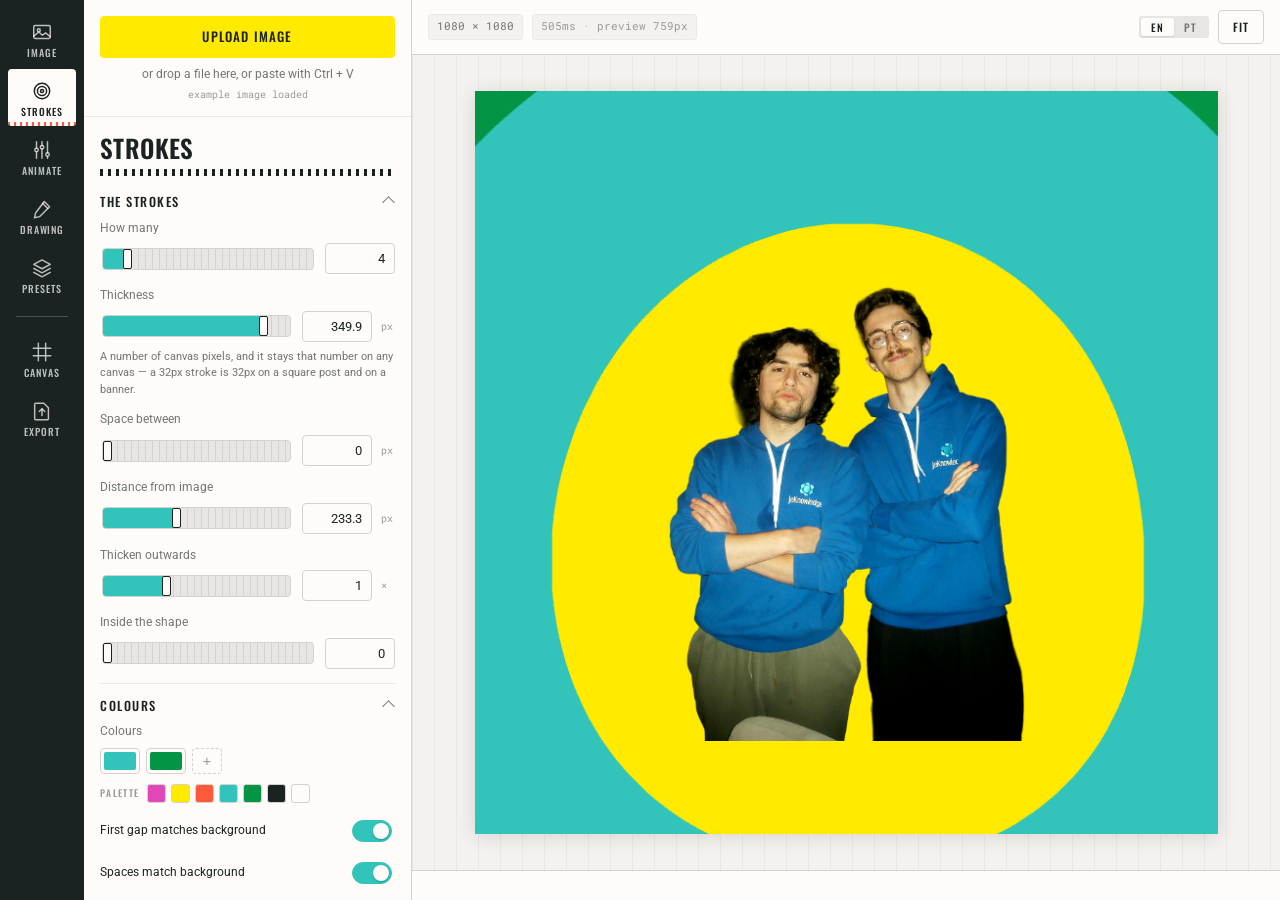
==== index.html @ 2590f32e "Let the stroke be rubbed out from where it began A third ending for the draw movement. "Retrace it o" ====
<!doctype html>
<html lang="en">
<head>
<meta charset="utf-8">
<meta name="viewport" content="width=device-width,initial-scale=1">
<title>Stroke tool</title>
<link rel="preconnect" href="https://fonts.googleapis.com">
<link rel="preconnect" href="https://fonts.gstatic.com" crossorigin>
<link rel="stylesheet" href="https://fonts.googleapis.com/css2?family=Oswald:wght@400;500;600&family=Roboto+Mono:wght@400;500&family=Roboto:wght@400;500&display=swap">
<link rel="stylesheet" href="css/app.css?v=20261030f">
</head>
<body>
<div id="app">

  <nav id="rail" aria-label="Sections">
    <div id="railItems"></div>
  </nav>

  <aside id="panel">
    <div class="drop">
      <input type="file" id="file" accept="image/*" hidden>
      <button id="pick" class="btn primary">Upload image</button>
      <div id="dropHint" class="hint">or drop a file here, or paste with Ctrl + V</div>
      <div id="srcinfo" class="srcinfo"></div>
    </div>

    <header id="panelHead">
      <h2 id="sectionTitle"></h2>
      <div class="rule" aria-hidden="true"></div>
    </header>

    <div id="groups"></div>
  </aside>

  <main id="stage" data-drop="Drop image">
    <div id="toolbar">
      <span id="dims" class="pill"></span>
      <span id="scaleinfo" class="pill dim"></span>
      <span class="spacer"></span>
      <div id="lang" class="seg" role="group" aria-label="Language">
        <button type="button" data-lang="en" class="on" aria-pressed="true">EN</button>
        <button type="button" data-lang="pt" aria-pressed="false">PT</button>
      </div>
      <button id="fit" class="btn ghost">Fit</button>
    </div>
    <div id="viewport"><div id="board"><canvas id="view"></canvas><canvas id="cursor"></canvas></div></div>
    <div id="status"></div>
  </main>

</div>

<script src="js/util.js?v=20261030f"></script>
<script src="js/i18n.js?v=20261030f"></script>
<script src="js/edt.js?v=20261030f"></script>
<script src="js/contour.js?v=20261030f"></script>
<script src="js/bg.js?v=20261030f"></script>
<script src="js/paint.js?v=20261030f"></script>
<script src="js/gif.js?v=20261030f"></script>
<script src="js/mp4.js?v=20261030f"></script>
<script src="js/anim.js?v=20261030f"></script>
<script src="js/presets.js?v=20261030f"></script>
<script src="js/engine.js?v=20261030f"></script>
<script src="js/schema.js?v=20261030f"></script>
<script src="js/controls.js?v=20261030f"></script>
<script src="js/stage.js?v=20261030f"></script>
<script src="js/exporters.js?v=20261030f"></script>
<script src="js/app.js?v=20261030f"></script>
</body>
</html>
---- css/app.css ----
/* app.css — the project palette, wearing Moscow 1980.

   The identity borrows two things from Arsentyev's mark and the posters built
   around it: converging vertical tracks that splay as they rise, and headings
   set tight, condensed and upper case. Those tracks turn out to be the same idea
   as this tool's own offset strokes — parallel lines repeating outward from a
   shape — so they are used wherever something needs emphasis: under a section
   title, behind the active rail entry, along a slider.

   The colours are unchanged. The rail takes the palette's near-black so the
   bright accents have something to sit against, the way those posters work.

   One job each:
     yellow  the primary action
     teal    anything you can operate — track fills, switches, focus
     pink    live values, and whatever is currently active
     green   confirmation
     red     destructive
*/
:root{
  --paper:#FFFBF8;
  --ground:#F5F1EE;
  --sunken:#E8E5E2;
  --line:#ECE9E6;
  --line-2:#D3D2CF;
  --ink:#1A2321;
  --ink-2:#717573;
  --ink-3:#989A97;

  --yellow:#FFEA00;  --yellow-t:#817600;
  --pink:#DF48B6;    --pink-t:#D225A3;
  --red:#FE593B;     --red-t:#E32401;
  --green:#039545;   --green-t:#03873E;
  --teal:#32C4BA;    --teal-t:#21827B;

  --rail:84px;
  --side:328px;
  --r:4px;
  --sans:"Roboto",system-ui,-apple-system,"Segoe UI",sans-serif;
  --mono:"Roboto Mono",ui-monospace,SFMono-Regular,Consolas,monospace;
  --poster:"Oswald","Roboto Condensed",var(--sans);

  /* the track motif, as a fill */
  --tracks:repeating-linear-gradient(90deg, currentColor 0 2px, transparent 2px 6px);
}

*{box-sizing:border-box}
html,body{height:100%}
body{
  margin:0; background:var(--ground); color:var(--ink);
  font:400 13px/1.5 var(--sans);
  -webkit-font-smoothing:antialiased; overflow:hidden;
}
#app{display:flex; height:100vh}

/* ============ the rail ============ */
#rail{
  width:var(--rail); flex:0 0 var(--rail);
  background:var(--ink); color:var(--paper);
  display:flex; flex-direction:column; align-items:center;
  padding:10px 0 18px; gap:4px; overflow-y:auto; overflow-x:hidden;
}
#rail::-webkit-scrollbar{width:0}

#railItems{display:flex; flex-direction:column; align-items:stretch; width:100%; gap:2px}

.railRule{
  height:1px; margin:11px 16px; flex:none;
  background:rgba(255,251,248,.22);
}

.railBtn{
  position:relative; border:0; background:none; cursor:pointer;
  color:rgba(255,251,248,.72);
  display:flex; flex-direction:column; align-items:center; gap:5px;
  padding:11px 4px 9px; margin:0 8px; border-radius:var(--r);
  font:500 10px/1 var(--poster); letter-spacing:.09em; text-transform:uppercase;
}
.railBtn svg{width:22px; height:22px; fill:none; stroke:currentColor; stroke-width:1.6;
  stroke-linecap:round; stroke-linejoin:round}
.railBtn:hover{color:var(--paper); background:rgba(255,251,248,.07)}
.railBtn.on{color:var(--ink); background:var(--paper)}
/* the tracks run up the active entry, the way they rise on the poster */
.railBtn.on::before{
  content:""; position:absolute; left:0; right:0; bottom:0; height:4px;
  color:var(--red); background:var(--tracks); background-size:6px 4px;
  border-radius:0 0 var(--r) var(--r);
}
.railBtn:focus-visible{outline:2px solid var(--yellow); outline-offset:-2px}

/* ============ the panel ============ */
#panel{
  width:var(--side); flex:0 0 var(--side); background:var(--paper);
  border-right:1px solid var(--line-2);
  display:flex; flex-direction:column; min-height:0; overflow-y:auto;
}

.drop{padding:16px 16px 14px; border-bottom:1px solid var(--line)}
.hint{color:var(--ink-2); font-size:11.5px; margin-top:8px; line-height:1.45; text-align:center}
.srcinfo{
  color:var(--ink-3); font-family:var(--mono); font-size:10px; margin-top:5px;
  overflow:hidden; text-overflow:ellipsis; white-space:nowrap; text-align:center;
}

#panelHead{padding:18px 16px 0}
#sectionTitle{
  margin:0; font:600 25px/1 var(--poster); letter-spacing:.015em; text-transform:uppercase;
}
#panelHead .rule{
  height:7px; margin-top:9px; color:var(--ink);
  background:repeating-linear-gradient(90deg, currentColor 0 3px, transparent 3px 8px);
}

#groups{padding:4px 16px 36px}

/* ---- a collapsible group ---- */
.grp{border-bottom:1px solid var(--line)}
.grp:last-child{border-bottom:0}

.grpHead{
  width:100%; display:flex; align-items:center; justify-content:space-between;
  gap:10px; padding:16px 0 12px; border:0; background:none; cursor:pointer;
  text-align:left; color:var(--ink);
}
.grpName{
  font:500 12.5px/1 var(--poster); letter-spacing:.12em; text-transform:uppercase;
}
.grpHead .chev{
  width:9px; height:9px; flex:none; margin-right:2px;
  border-right:1.8px solid var(--ink-2); border-bottom:1.8px solid var(--ink-2);
  transform:rotate(-135deg); transition:transform .16s ease;
}
.grpHead:hover .chev{border-color:var(--teal-t)}
.grpHead:focus-visible{outline:2px solid var(--teal); outline-offset:2px; border-radius:2px}

.grpBody{padding-bottom:14px; display:flex; flex-direction:column; gap:14px}
.grp.closed .grpBody{display:none}
.grp.closed .grpHead .chev{transform:rotate(45deg)}

/* ---- a row: label above, control below ---- */
.row{display:flex; flex-direction:column; gap:7px}
.rowHead{display:flex; align-items:baseline; justify-content:space-between; gap:8px}
.lab{color:var(--ink-2); font-size:12px; line-height:1.3}
.val{font-family:var(--mono); font-size:10px; color:var(--ink-3); white-space:nowrap}
.val .px{color:var(--pink-t)}
.hint2{color:var(--ink-2); font-size:11px; line-height:1.5}

/* a switch reads better beside its label */
.row.switchRow{flex-direction:row; flex-wrap:wrap; align-items:center; justify-content:space-between; gap:12px}
.row.switchRow .lab{color:var(--ink); cursor:pointer}
.row.switchRow .hint2{flex-basis:100%}

.slide{display:flex; align-items:center; gap:9px}
.unit{
  font-family:var(--mono); font-size:10px; color:var(--ink-3);
  width:14px; flex:none; text-align:left;
}

/* ---- fields ---- */
input[type=number],input[type=text],select{
  font-family:var(--sans); font-size:12.5px; color:var(--ink);
  background:var(--paper); border:1px solid var(--line-2); border-radius:var(--r);
  padding:7px 9px; min-width:0;
}
.numbox{width:70px; flex:none; font-family:var(--mono); font-size:11.5px; text-align:right}
.numbox.wide{width:100%}
select{width:100%; cursor:pointer; appearance:none; -webkit-appearance:none;
  background-image:linear-gradient(45deg,transparent 50%,var(--ink-2) 50%),
                   linear-gradient(135deg,var(--ink-2) 50%,transparent 50%);
  background-position:calc(100% - 15px) 50%, calc(100% - 10px) 50%;
  background-size:5px 5px, 5px 5px; background-repeat:no-repeat; padding-right:30px}
input:focus-visible,select:focus-visible{outline:2px solid var(--teal); outline-offset:-1px; border-color:var(--teal)}
input[type=number]::-webkit-outer-spin-button,
input[type=number]::-webkit-inner-spin-button{-webkit-appearance:none; margin:0}

/* ---- slider: a lane with tracks laid across it ---- */
input[type=range]{
  -webkit-appearance:none; appearance:none; flex:1; min-width:0;
  height:22px; background:none; cursor:pointer;
}
input[type=range]::-webkit-slider-runnable-track{
  height:22px; border-radius:var(--r); border:1px solid var(--line-2);
  background:
    linear-gradient(90deg, var(--teal) var(--fill,0%), transparent var(--fill,0%)),
    repeating-linear-gradient(90deg, var(--line-2) 0 1px, transparent 1px 7px),
    var(--sunken);
}
input[type=range]::-moz-range-track{
  height:22px; border-radius:var(--r); border:1px solid var(--line-2);
  background:
    linear-gradient(90deg, var(--teal) var(--fill,0%), transparent var(--fill,0%)),
    repeating-linear-gradient(90deg, var(--line-2) 0 1px, transparent 1px 7px),
    var(--sunken);
}
input[type=range]::-webkit-slider-thumb{
  -webkit-appearance:none; appearance:none;
  width:9px; height:20px; margin-top:0; border-radius:2px;
  background:var(--paper); border:1.5px solid var(--ink);
}
input[type=range]::-moz-range-thumb{
  width:9px; height:20px; border-radius:2px;
  background:var(--paper); border:1.5px solid var(--ink);
}
input[type=range]:focus-visible::-webkit-slider-thumb{border-color:var(--teal-t)}

/* ---- switch ---- */
input[type=checkbox]{
  -webkit-appearance:none; appearance:none; position:relative; flex:none;
  width:40px; height:22px; border-radius:11px; cursor:pointer;
  background:var(--sunken); border:1px solid var(--line-2); transition:background .14s;
}
input[type=checkbox]::after{
  content:""; position:absolute; top:2px; left:2px; width:16px; height:16px;
  border-radius:50%; background:var(--paper); box-shadow:0 1px 2px rgba(26,35,33,.3);
  transition:transform .14s ease;
}
input[type=checkbox]:checked{background:var(--teal); border-color:var(--teal)}
input[type=checkbox]:checked::after{transform:translateX(18px)}
input[type=checkbox]:hover{background:#E3E0DD}
input[type=checkbox]:checked:hover{background:var(--teal)}
input[type=checkbox]:focus-visible{outline:2px solid var(--teal); outline-offset:2px}

/* ---- colour ---- */
input[type=color]{
  -webkit-appearance:none; appearance:none; border:1px solid var(--line-2);
  border-radius:var(--r); width:52px; height:26px; padding:0; background:none; cursor:pointer;
}
input[type=color].wide{width:100%; height:30px}
input[type=color]::-webkit-color-swatch-wrapper{padding:3px}
input[type=color]::-webkit-color-swatch{border:0; border-radius:2px}
input[type=color]::-moz-color-swatch{border:0; border-radius:2px}

/* ---- buttons ---- */
.btn{
  border:1px solid var(--line-2); background:var(--paper); color:var(--ink);
  border-radius:var(--r); padding:9px 14px; cursor:pointer;
  font:500 11.5px/1.2 var(--poster); letter-spacing:.09em; text-transform:uppercase;
}
.btn:hover{border-color:var(--ink-3); background:var(--ground)}
.btn:focus-visible{outline:2px solid var(--teal); outline-offset:2px}
.btn.primary{background:var(--yellow); border-color:var(--yellow); width:100%; padding:12px 14px; font-size:13px}
.btn.primary:hover{filter:brightness(.95)}
.btn.active{background:var(--pink); border-color:var(--pink); color:var(--ink)}
.btn.partial{border-color:var(--yellow-t)}
.btn.partial::after{content:" ·  part loop"; color:var(--yellow-t); letter-spacing:.06em}
.btn.danger{color:var(--red-t)}
.btn.danger:hover{background:var(--red); border-color:var(--red); color:var(--ink)}
.btn.ghost{background:none}
.row > .btn{width:100%}

/* ---- palette editor ---- */
.pal{margin-top:1px}
.chiprow{display:flex; flex-wrap:wrap; gap:6px}
.chip{position:relative; width:40px; height:26px; cursor:grab; touch-action:none}
.chip .sw{width:100%; height:100%}
.pal.dragging{cursor:grabbing}
.pal.dragging .chip{cursor:grabbing; transition:transform .12s ease}
.chip.held{opacity:.5; transform:scale(1.08)}
.chip.held .x{display:none}
.chip .x{
  position:absolute; top:-6px; right:-6px; width:16px; height:16px; line-height:13px;
  border-radius:50%; border:1px solid var(--line-2); background:var(--paper);
  color:var(--ink-2); font-size:11px; cursor:pointer; padding:0; display:none;
}
.chip .x:hover{background:var(--red); border-color:var(--red); color:var(--ink)}
.chip:hover .x{display:block}
.chip.add{
  width:30px; height:26px; border:1px dashed var(--line-2); border-radius:var(--r);
  background:none; color:var(--ink-3); font-size:15px; cursor:pointer; line-height:1;
}
.chip.add:hover{color:var(--teal-t); border-color:var(--teal); border-style:solid}

.brandrow{display:flex; align-items:center; flex-wrap:wrap; gap:5px; margin-top:10px}
.brandcap{
  color:var(--ink-3); font:500 9.5px/1 var(--poster); letter-spacing:.14em;
  text-transform:uppercase; margin-right:3px;
}
.brandchip{width:19px; height:19px; border-radius:3px; padding:0; cursor:pointer;
  border:1px solid var(--line-2)}
.brandchip:hover{transform:scale(1.14)}
.brandchip:focus-visible{outline:2px solid var(--teal); outline-offset:2px}

/* ---- alignment grid ---- */
.align{display:grid; grid-template-columns:repeat(3,26px); grid-auto-rows:26px; gap:4px}
.align button{
  border:1px solid var(--line-2); background:var(--paper); border-radius:3px;
  cursor:pointer; padding:0; position:relative;
}
.align button::after{
  content:""; position:absolute; inset:7px; background:var(--ink-3); border-radius:1px;
}
.align button:hover{border-color:var(--teal)}
.align button:hover::after{background:var(--teal-t)}

/* ---- presets ---- */
.preset-new{display:flex; gap:7px; margin-bottom:10px}
.preset-new .numbox{flex:1; width:auto; text-align:left; font-family:var(--sans)}
.preset-list{display:flex; flex-direction:column; gap:7px; margin-top:10px}
.preset{
  display:flex; align-items:center; gap:9px; padding:8px;
  border:1px solid var(--line); border-radius:var(--r); background:var(--ground);
}
.preset-sw{display:flex; flex:none; border-radius:2px; overflow:hidden; border:1px solid var(--line-2)}
.preset-sw i{width:11px; height:24px; display:block}
.preset-meta{flex:1; min-width:0}
.preset-name{font-size:12px; overflow:hidden; text-overflow:ellipsis; white-space:nowrap}
.preset-by{font-size:10px; color:var(--ink-3); overflow:hidden; text-overflow:ellipsis; white-space:nowrap}
.preset .btn{padding:6px 10px; font-size:10.5px}

/* ============ the stage ============ */
#stage{flex:1; display:flex; flex-direction:column; min-width:0; position:relative}

#toolbar{
  display:flex; align-items:center; gap:9px; padding:10px 16px;
  border-bottom:1px solid var(--line-2); background:var(--paper);
}
.spacer{flex:1}
.pill{
  font-family:var(--mono); font-size:10.5px; color:var(--ink-2);
  background:var(--ground); border:1px solid var(--line); border-radius:3px; padding:4px 8px;
}
.pill.dim{color:var(--ink-3)}
.pill.soft{color:var(--yellow-t); border-color:var(--yellow)}
.seg{display:inline-flex; background:var(--sunken); border-radius:3px; padding:2px}
.seg button{
  border:0; background:transparent; color:var(--ink-2); cursor:pointer;
  padding:4px 10px; border-radius:2px;
  font:500 10.5px/1 var(--poster); letter-spacing:.1em;
}
.seg button.on{background:var(--paper); color:var(--ink); box-shadow:0 1px 2px rgba(26,35,33,.12)}

/* the artboard sits on the tracks, running away from the picture */
#viewport{
  flex:1; display:grid; place-items:center; overflow:auto; padding:28px;
  background:
    repeating-linear-gradient(90deg, rgba(26,35,33,.05) 0 1px, transparent 1px 22px),
    var(--ground);
}
#board{position:relative; line-height:0; box-shadow:0 2px 18px rgba(26,35,33,.14)}
/* a transparent background is only transparent if you can see it is */
#board.clear{
  background-color:var(--paper);
  background-image:
    linear-gradient(45deg, var(--sunken) 25%, transparent 25%, transparent 75%, var(--sunken) 75%),
    linear-gradient(45deg, var(--sunken) 25%, transparent 25%, transparent 75%, var(--sunken) 75%);
  background-size:18px 18px;
  background-position:0 0, 9px 9px;
}
#view,#cursor{display:block; border-radius:0}
#cursor{position:absolute; inset:0; pointer-events:none}
#board.move{cursor:default}
#board.over-image{cursor:grab}
#board.grabbing{cursor:grabbing}
#board.resizing{cursor:nwse-resize}
#board.tool #view{cursor:none}

#stage.over::after{
  content:attr(data-drop); position:absolute; inset:10px; z-index:5;
  border:2px dashed var(--teal); border-radius:var(--r);
  background:rgba(50,196,186,.08); color:var(--teal-t);
  display:grid; place-items:center;
  font:600 18px/1 var(--poster); letter-spacing:.1em; text-transform:uppercase;
}

#status{
  display:flex; align-items:center; gap:8px;
  min-height:30px; padding:4px 16px; font-size:11px; color:var(--ink-2);
  border-top:1px solid var(--line-2); background:var(--paper);
}
#status.bad{color:var(--red-t)}
.savelink{
  flex:none; padding:4px 11px; border-radius:3px; line-height:1.4;
  background:var(--yellow); color:var(--ink); text-decoration:none;
  font:500 10.5px/1.4 var(--poster); letter-spacing:.08em; text-transform:uppercase;
}
.savelink:hover{filter:brightness(.94)}
.savelink:focus-visible{outline:2px solid var(--teal); outline-offset:2px}

/* ============ narrow ============ */
@media (max-width:900px){
  #app{flex-direction:column; height:auto; min-height:100vh}
  body{overflow:auto}
  #rail{width:100%; flex:none; flex-direction:row; flex-wrap:wrap; justify-content:flex-start;
    padding:8px 10px; gap:2px}
  #railItems{flex-direction:row; width:auto; flex-wrap:wrap}
  .railRule{width:1px; height:28px; margin:6px 8px; align-self:center}
  .railBtn{flex-direction:row; gap:7px; padding:8px 11px; margin:0}
  .railBtn.on::before{display:none}
  #panel{width:100%; flex:none; border-right:0; border-bottom:1px solid var(--line-2);
    max-height:none; overflow:visible}
  #stage{min-height:70vh}
}
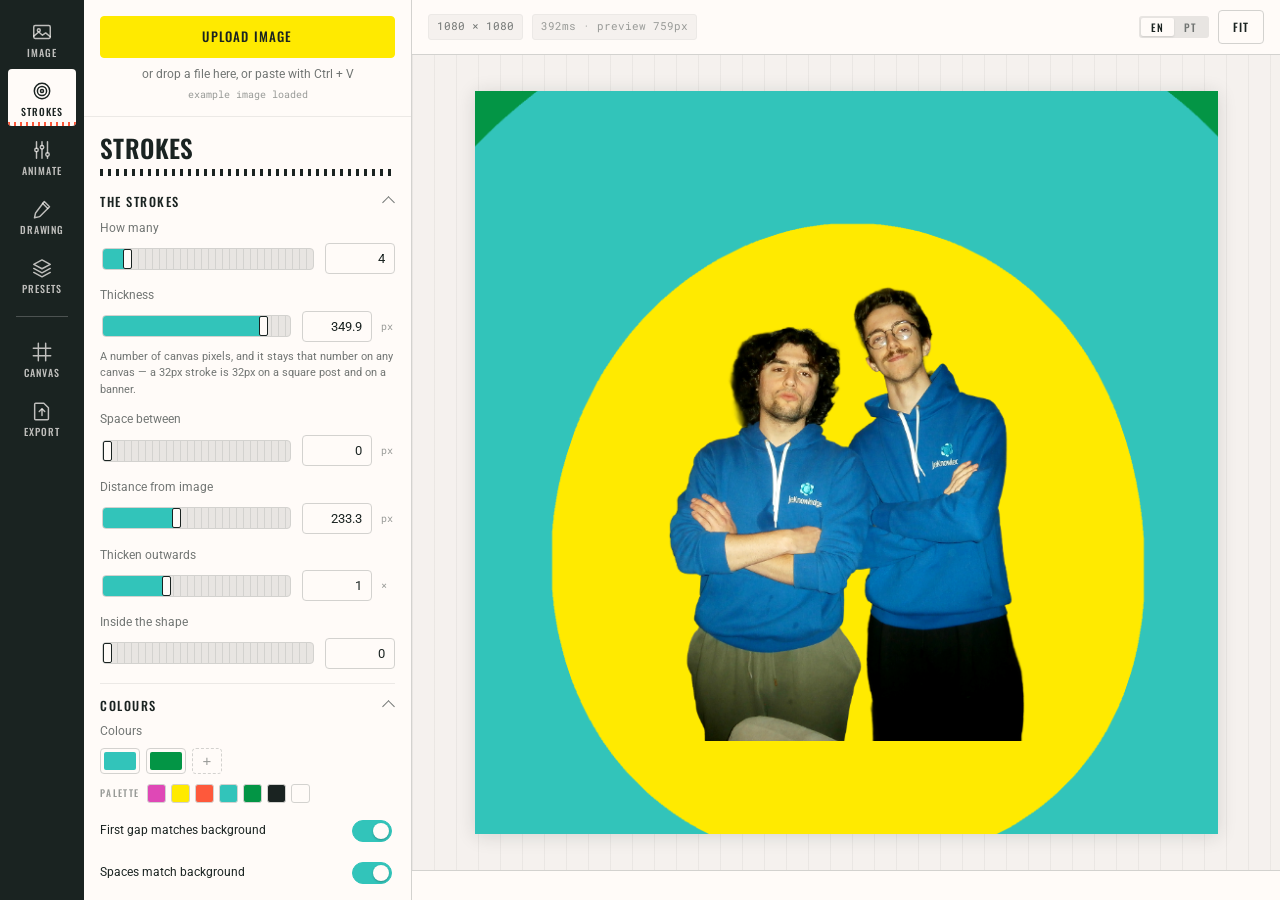
==== commit a71000c5: "Stop the strokes standing still between drawing and undoing "Never stop moving", on by default for t" ====
--- a/index.html
+++ b/index.html
@@ -7,7 +7,7 @@
 <link rel="preconnect" href="https://fonts.googleapis.com">
 <link rel="preconnect" href="https://fonts.gstatic.com" crossorigin>
 <link rel="stylesheet" href="https://fonts.googleapis.com/css2?family=Oswald:wght@400;500;600&family=Roboto+Mono:wght@400;500&family=Roboto:wght@400;500&display=swap">
-<link rel="stylesheet" href="css/app.css?v=20261030f">
+<link rel="stylesheet" href="css/app.css?v=20261030g">
 </head>
 <body>
 <div id="app">
@@ -49,21 +49,21 @@
 
 </div>
 
-<script src="js/util.js?v=20261030f"></script>
-<script src="js/i18n.js?v=20261030f"></script>
-<script src="js/edt.js?v=20261030f"></script>
-<script src="js/contour.js?v=20261030f"></script>
-<script src="js/bg.js?v=20261030f"></script>
-<script src="js/paint.js?v=20261030f"></script>
-<script src="js/gif.js?v=20261030f"></script>
-<script src="js/mp4.js?v=20261030f"></script>
-<script src="js/anim.js?v=20261030f"></script>
-<script src="js/presets.js?v=20261030f"></script>
-<script src="js/engine.js?v=20261030f"></script>
-<script src="js/schema.js?v=20261030f"></script>
-<script src="js/controls.js?v=20261030f"></script>
-<script src="js/stage.js?v=20261030f"></script>
-<script src="js/exporters.js?v=20261030f"></script>
-<script src="js/app.js?v=20261030f"></script>
+<script src="js/util.js?v=20261030g"></script>
+<script src="js/i18n.js?v=20261030g"></script>
+<script src="js/edt.js?v=20261030g"></script>
+<script src="js/contour.js?v=20261030g"></script>
+<script src="js/bg.js?v=20261030g"></script>
+<script src="js/paint.js?v=20261030g"></script>
+<script src="js/gif.js?v=20261030g"></script>
+<script src="js/mp4.js?v=20261030g"></script>
+<script src="js/anim.js?v=20261030g"></script>
+<script src="js/presets.js?v=20261030g"></script>
+<script src="js/engine.js?v=20261030g"></script>
+<script src="js/schema.js?v=20261030g"></script>
+<script src="js/controls.js?v=20261030g"></script>
+<script src="js/stage.js?v=20261030g"></script>
+<script src="js/exporters.js?v=20261030g"></script>
+<script src="js/app.js?v=20261030g"></script>
 </body>
 </html>
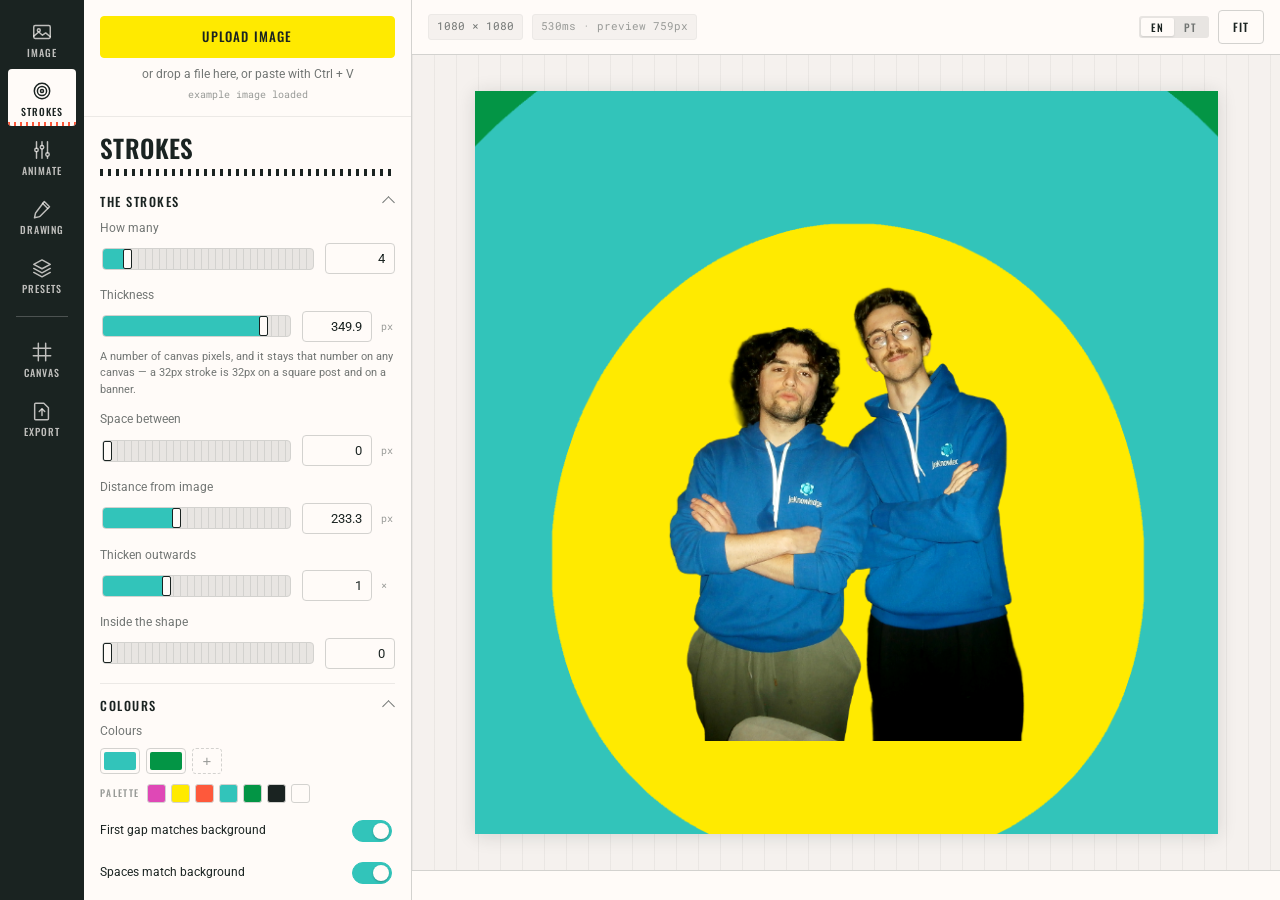
==== commit ca6ef42a: "Close the join properly, and measure the video in loops The wait was at the end of the loop, not bet" ====
--- a/index.html
+++ b/index.html
@@ -7,7 +7,7 @@
 <link rel="preconnect" href="https://fonts.googleapis.com">
 <link rel="preconnect" href="https://fonts.gstatic.com" crossorigin>
 <link rel="stylesheet" href="https://fonts.googleapis.com/css2?family=Oswald:wght@400;500;600&family=Roboto+Mono:wght@400;500&family=Roboto:wght@400;500&display=swap">
-<link rel="stylesheet" href="css/app.css?v=20261030g">
+<link rel="stylesheet" href="css/app.css?v=20261030h">
 </head>
 <body>
 <div id="app">
@@ -49,21 +49,21 @@
 
 </div>
 
-<script src="js/util.js?v=20261030g"></script>
-<script src="js/i18n.js?v=20261030g"></script>
-<script src="js/edt.js?v=20261030g"></script>
-<script src="js/contour.js?v=20261030g"></script>
-<script src="js/bg.js?v=20261030g"></script>
-<script src="js/paint.js?v=20261030g"></script>
-<script src="js/gif.js?v=20261030g"></script>
-<script src="js/mp4.js?v=20261030g"></script>
-<script src="js/anim.js?v=20261030g"></script>
-<script src="js/presets.js?v=20261030g"></script>
-<script src="js/engine.js?v=20261030g"></script>
-<script src="js/schema.js?v=20261030g"></script>
-<script src="js/controls.js?v=20261030g"></script>
-<script src="js/stage.js?v=20261030g"></script>
-<script src="js/exporters.js?v=20261030g"></script>
-<script src="js/app.js?v=20261030g"></script>
+<script src="js/util.js?v=20261030h"></script>
+<script src="js/i18n.js?v=20261030h"></script>
+<script src="js/edt.js?v=20261030h"></script>
+<script src="js/contour.js?v=20261030h"></script>
+<script src="js/bg.js?v=20261030h"></script>
+<script src="js/paint.js?v=20261030h"></script>
+<script src="js/gif.js?v=20261030h"></script>
+<script src="js/mp4.js?v=20261030h"></script>
+<script src="js/anim.js?v=20261030h"></script>
+<script src="js/presets.js?v=20261030h"></script>
+<script src="js/engine.js?v=20261030h"></script>
+<script src="js/schema.js?v=20261030h"></script>
+<script src="js/controls.js?v=20261030h"></script>
+<script src="js/stage.js?v=20261030h"></script>
+<script src="js/exporters.js?v=20261030h"></script>
+<script src="js/app.js?v=20261030h"></script>
 </body>
 </html>
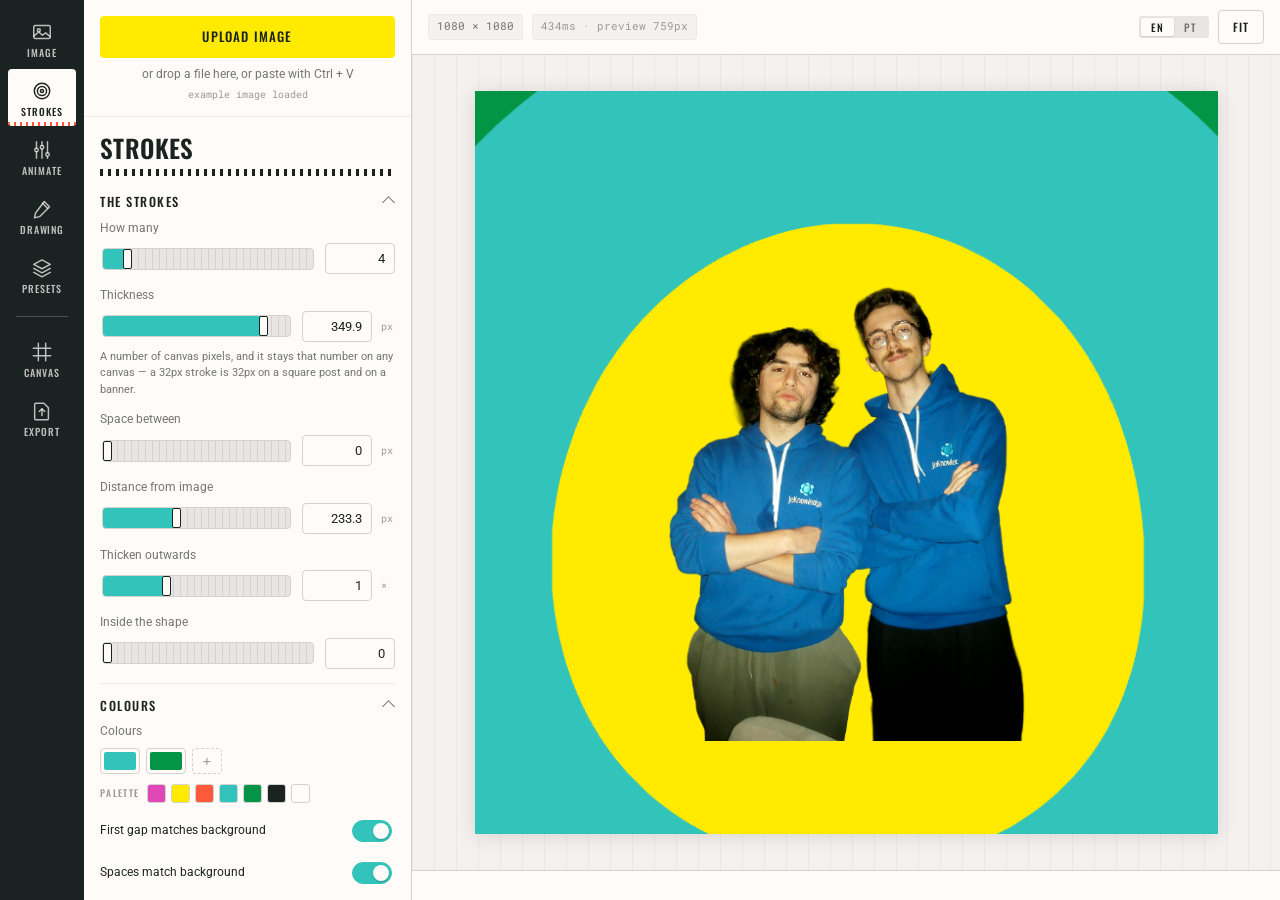
==== commit 6ea4ffbd: "Round the end of a stroke that is still being drawn A half-drawn band ended in a cut along a radius," ====
--- a/index.html
+++ b/index.html
@@ -7,7 +7,7 @@
 <link rel="preconnect" href="https://fonts.googleapis.com">
 <link rel="preconnect" href="https://fonts.gstatic.com" crossorigin>
 <link rel="stylesheet" href="https://fonts.googleapis.com/css2?family=Oswald:wght@400;500;600&family=Roboto+Mono:wght@400;500&family=Roboto:wght@400;500&display=swap">
-<link rel="stylesheet" href="css/app.css?v=20261030h">
+<link rel="stylesheet" href="css/app.css?v=20261030j">
 </head>
 <body>
 <div id="app">
@@ -49,21 +49,21 @@
 
 </div>
 
-<script src="js/util.js?v=20261030h"></script>
-<script src="js/i18n.js?v=20261030h"></script>
-<script src="js/edt.js?v=20261030h"></script>
-<script src="js/contour.js?v=20261030h"></script>
-<script src="js/bg.js?v=20261030h"></script>
-<script src="js/paint.js?v=20261030h"></script>
-<script src="js/gif.js?v=20261030h"></script>
-<script src="js/mp4.js?v=20261030h"></script>
-<script src="js/anim.js?v=20261030h"></script>
-<script src="js/presets.js?v=20261030h"></script>
-<script src="js/engine.js?v=20261030h"></script>
-<script src="js/schema.js?v=20261030h"></script>
-<script src="js/controls.js?v=20261030h"></script>
-<script src="js/stage.js?v=20261030h"></script>
-<script src="js/exporters.js?v=20261030h"></script>
-<script src="js/app.js?v=20261030h"></script>
+<script src="js/util.js?v=20261030j"></script>
+<script src="js/i18n.js?v=20261030j"></script>
+<script src="js/edt.js?v=20261030j"></script>
+<script src="js/contour.js?v=20261030j"></script>
+<script src="js/bg.js?v=20261030j"></script>
+<script src="js/paint.js?v=20261030j"></script>
+<script src="js/gif.js?v=20261030j"></script>
+<script src="js/mp4.js?v=20261030j"></script>
+<script src="js/anim.js?v=20261030j"></script>
+<script src="js/presets.js?v=20261030j"></script>
+<script src="js/engine.js?v=20261030j"></script>
+<script src="js/schema.js?v=20261030j"></script>
+<script src="js/controls.js?v=20261030j"></script>
+<script src="js/stage.js?v=20261030j"></script>
+<script src="js/exporters.js?v=20261030j"></script>
+<script src="js/app.js?v=20261030j"></script>
 </body>
 </html>
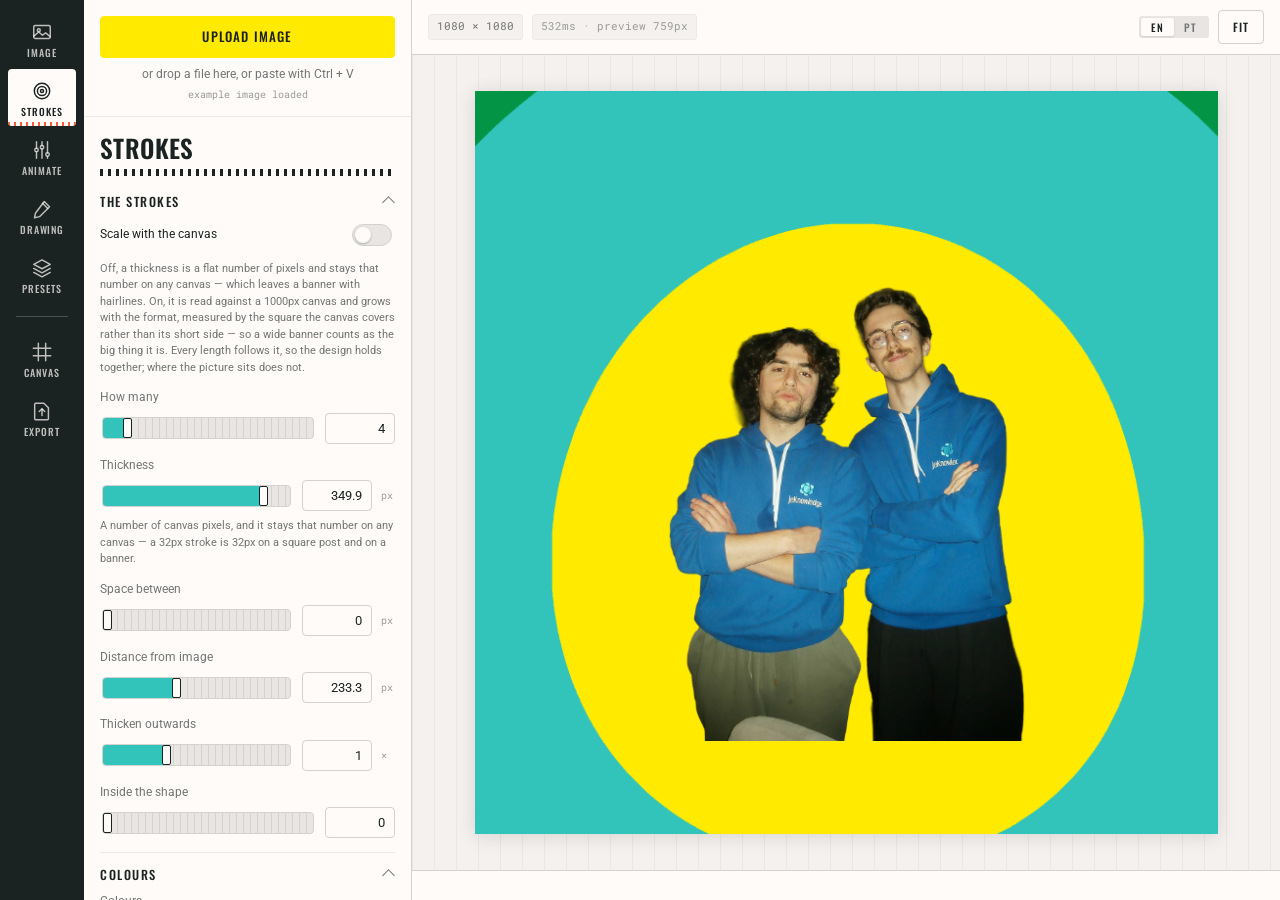
==== commit 7d06855c: "Let the sizes grow with the canvas, and drop the contrast control "Scale with the canvas" sits above" ====
--- a/index.html
+++ b/index.html
@@ -7,7 +7,7 @@
 <link rel="preconnect" href="https://fonts.googleapis.com">
 <link rel="preconnect" href="https://fonts.gstatic.com" crossorigin>
 <link rel="stylesheet" href="https://fonts.googleapis.com/css2?family=Oswald:wght@400;500;600&family=Roboto+Mono:wght@400;500&family=Roboto:wght@400;500&display=swap">
-<link rel="stylesheet" href="css/app.css?v=20261030j">
+<link rel="stylesheet" href="css/app.css?v=20261105b">
 </head>
 <body>
 <div id="app">
@@ -49,21 +49,21 @@
 
 </div>
 
-<script src="js/util.js?v=20261030j"></script>
-<script src="js/i18n.js?v=20261030j"></script>
-<script src="js/edt.js?v=20261030j"></script>
-<script src="js/contour.js?v=20261030j"></script>
-<script src="js/bg.js?v=20261030j"></script>
-<script src="js/paint.js?v=20261030j"></script>
-<script src="js/gif.js?v=20261030j"></script>
-<script src="js/mp4.js?v=20261030j"></script>
-<script src="js/anim.js?v=20261030j"></script>
-<script src="js/presets.js?v=20261030j"></script>
-<script src="js/engine.js?v=20261030j"></script>
-<script src="js/schema.js?v=20261030j"></script>
-<script src="js/controls.js?v=20261030j"></script>
-<script src="js/stage.js?v=20261030j"></script>
-<script src="js/exporters.js?v=20261030j"></script>
-<script src="js/app.js?v=20261030j"></script>
+<script src="js/util.js?v=20261105b"></script>
+<script src="js/i18n.js?v=20261105b"></script>
+<script src="js/edt.js?v=20261105b"></script>
+<script src="js/contour.js?v=20261105b"></script>
+<script src="js/bg.js?v=20261105b"></script>
+<script src="js/paint.js?v=20261105b"></script>
+<script src="js/gif.js?v=20261105b"></script>
+<script src="js/mp4.js?v=20261105b"></script>
+<script src="js/anim.js?v=20261105b"></script>
+<script src="js/presets.js?v=20261105b"></script>
+<script src="js/engine.js?v=20261105b"></script>
+<script src="js/schema.js?v=20261105b"></script>
+<script src="js/controls.js?v=20261105b"></script>
+<script src="js/stage.js?v=20261105b"></script>
+<script src="js/exporters.js?v=20261105b"></script>
+<script src="js/app.js?v=20261105b"></script>
 </body>
 </html>
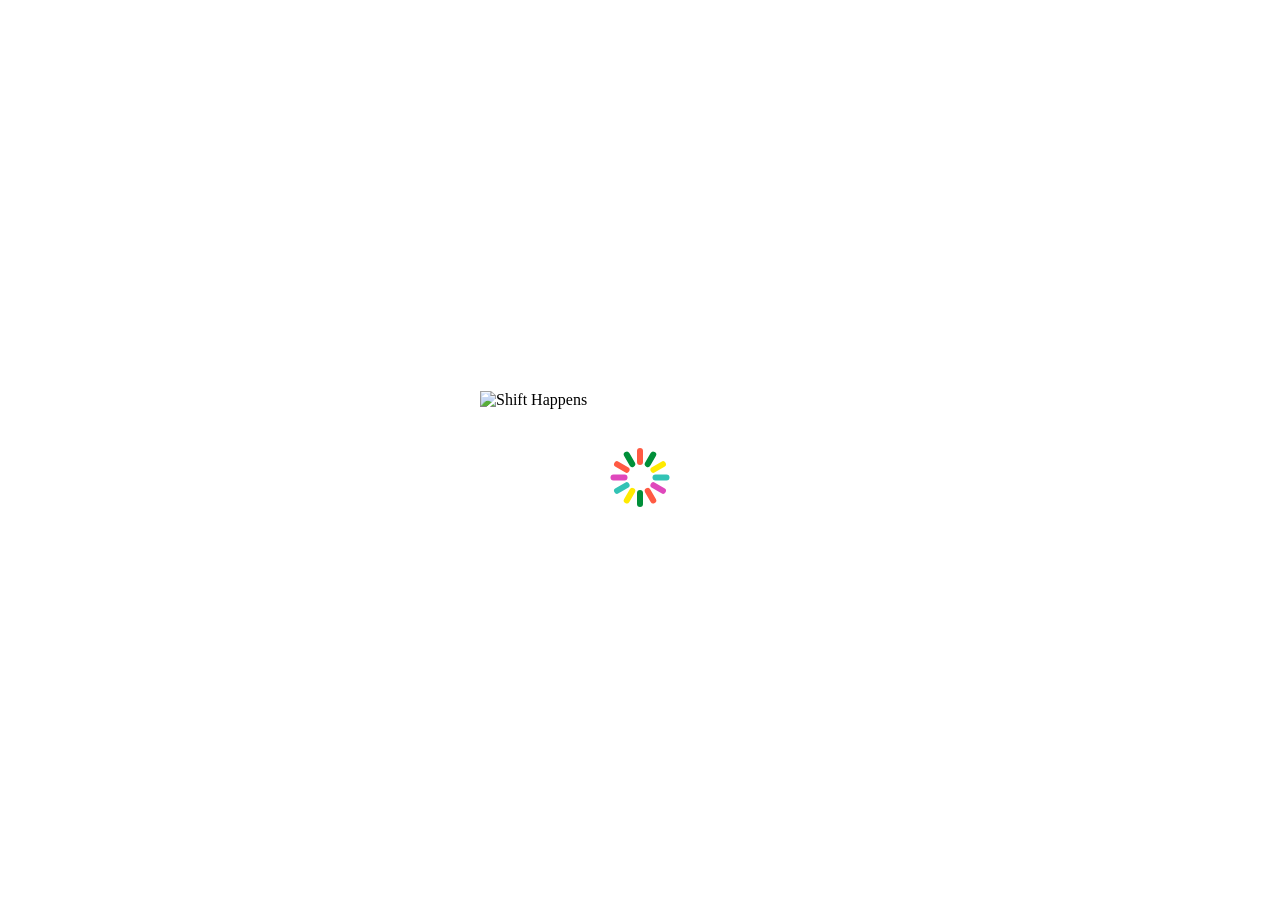
==== commit 4368f0c6: "shift appens" ====
--- a/index.html
+++ b/index.html
@@ -1,69 +1,100 @@
-<!doctype html>
+<!DOCTYPE html>
 <html lang="en">
 <head>
-<meta charset="utf-8">
-<meta name="viewport" content="width=device-width,initial-scale=1">
-<title>Stroke tool</title>
-<link rel="preconnect" href="https://fonts.googleapis.com">
-<link rel="preconnect" href="https://fonts.gstatic.com" crossorigin>
-<link rel="stylesheet" href="https://fonts.googleapis.com/css2?family=Oswald:wght@400;500;600&family=Roboto+Mono:wght@400;500&family=Roboto:wght@400;500&display=swap">
-<link rel="stylesheet" href="css/app.css?v=20261105b">
+  <meta charset="UTF-8" />
+  <meta name="viewport" content="width=device-width, initial-scale=1.0" />
+  <title>Loading</title>
+  <style>
+    :root {
+      /* =========================================================
+         DEFINE YOUR 5 LOADING BAR ("TRAÇOS") COLORS HERE
+         (Pre-filled with the 5 colors from your logo)
+         ========================================================= */
+      --color-1: #FF5A43; /* Coral */
+      --color-2: #008F39; /* Green */
+      --color-3: #FFEA00; /* Yellow */
+      --color-4: #32C3B5; /* Teal */
+      --color-5: #DF48BC; /* Magenta */
+
+      --bg-color: #ffffff;
+    }
+
+    * {
+      box-sizing: border-box;
+      margin: 0;
+      padding: 0;
+    }
+
+    body {
+      min-height: 100vh;
+      display: flex;
+      flex-direction: column;
+      justify-content: center;
+      align-items: center;
+      gap: 36px;
+      background-color: var(--bg-color);
+    }
+
+    .logo {
+      max-width: 320px;
+      width: 80vw;
+      height: auto;
+      display: block;
+    }
+
+    /* 12-bar radial spinner */
+    .spinner {
+      position: relative;
+      width: 64px;
+      height: 64px;
+    }
+
+    .spinner span {
+      position: absolute;
+      top: 50%;
+      left: 50%;
+      width: 6px;
+      height: 17px;
+      margin-left: -3px;
+      margin-top: -8.5px;
+      border-radius: 999px;
+      transform: rotate(calc(var(--i) * 30deg)) translateY(-21px);
+      animation: spinner-fade 1.2s linear infinite;
+      animation-delay: calc((var(--i) - 12) * 0.1s);
+    }
+
+    /* Cycles through your 5 defined colors across the 12 bars */
+    .spinner span:nth-child(5n + 1) { background-color: var(--color-1); }
+    .spinner span:nth-child(5n + 2) { background-color: var(--color-2); }
+    .spinner span:nth-child(5n + 3) { background-color: var(--color-3); }
+    .spinner span:nth-child(5n + 4) { background-color: var(--color-4); }
+    .spinner span:nth-child(5n + 5) { background-color: var(--color-5); }
+
+    @keyframes spinner-fade {
+      0%   { opacity: 1; }
+      100% { opacity: 0.12; }
+    }
+  </style>
 </head>
 <body>
-<div id="app">
 
-  <nav id="rail" aria-label="Sections">
-    <div id="railItems"></div>
-  </nav>
+  <!-- Replace "image_686c92.png" with the path/filename of your logo image -->
+  <img src="group 113.png" alt="Shift Happens" class="logo" />
 
-  <aside id="panel">
-    <div class="drop">
-      <input type="file" id="file" accept="image/*" hidden>
-      <button id="pick" class="btn primary">Upload image</button>
-      <div id="dropHint" class="hint">or drop a file here, or paste with Ctrl + V</div>
-      <div id="srcinfo" class="srcinfo"></div>
-    </div>
+  <div class="spinner" aria-label="Loading">
+    <span style="--i: 0"></span>
+    <span style="--i: 1"></span>
+    <span style="--i: 2"></span>
+    <span style="--i: 3"></span>
+    <span style="--i: 4"></span>
+    <span style="--i: 5"></span>
+    <span style="--i: 6"></span>
+    <span style="--i: 7"></span>
+    <span style="--i: 8"></span>
+    <span style="--i: 9"></span>
+    <span style="--i: 10"></span>
+    <span style="--i: 11"></span>
+  </div>
 
-    <header id="panelHead">
-      <h2 id="sectionTitle"></h2>
-      <div class="rule" aria-hidden="true"></div>
-    </header>
-
-    <div id="groups"></div>
-  </aside>
-
-  <main id="stage" data-drop="Drop image">
-    <div id="toolbar">
-      <span id="dims" class="pill"></span>
-      <span id="scaleinfo" class="pill dim"></span>
-      <span class="spacer"></span>
-      <div id="lang" class="seg" role="group" aria-label="Language">
-        <button type="button" data-lang="en" class="on" aria-pressed="true">EN</button>
-        <button type="button" data-lang="pt" aria-pressed="false">PT</button>
-      </div>
-      <button id="fit" class="btn ghost">Fit</button>
-    </div>
-    <div id="viewport"><div id="board"><canvas id="view"></canvas><canvas id="cursor"></canvas></div></div>
-    <div id="status"></div>
-  </main>
-
-</div>
-
-<script src="js/util.js?v=20261105b"></script>
-<script src="js/i18n.js?v=20261105b"></script>
-<script src="js/edt.js?v=20261105b"></script>
-<script src="js/contour.js?v=20261105b"></script>
-<script src="js/bg.js?v=20261105b"></script>
-<script src="js/paint.js?v=20261105b"></script>
-<script src="js/gif.js?v=20261105b"></script>
-<script src="js/mp4.js?v=20261105b"></script>
-<script src="js/anim.js?v=20261105b"></script>
-<script src="js/presets.js?v=20261105b"></script>
-<script src="js/engine.js?v=20261105b"></script>
-<script src="js/schema.js?v=20261105b"></script>
-<script src="js/controls.js?v=20261105b"></script>
-<script src="js/stage.js?v=20261105b"></script>
-<script src="js/exporters.js?v=20261105b"></script>
-<script src="js/app.js?v=20261105b"></script>
 </body>
-</html>
+</html>
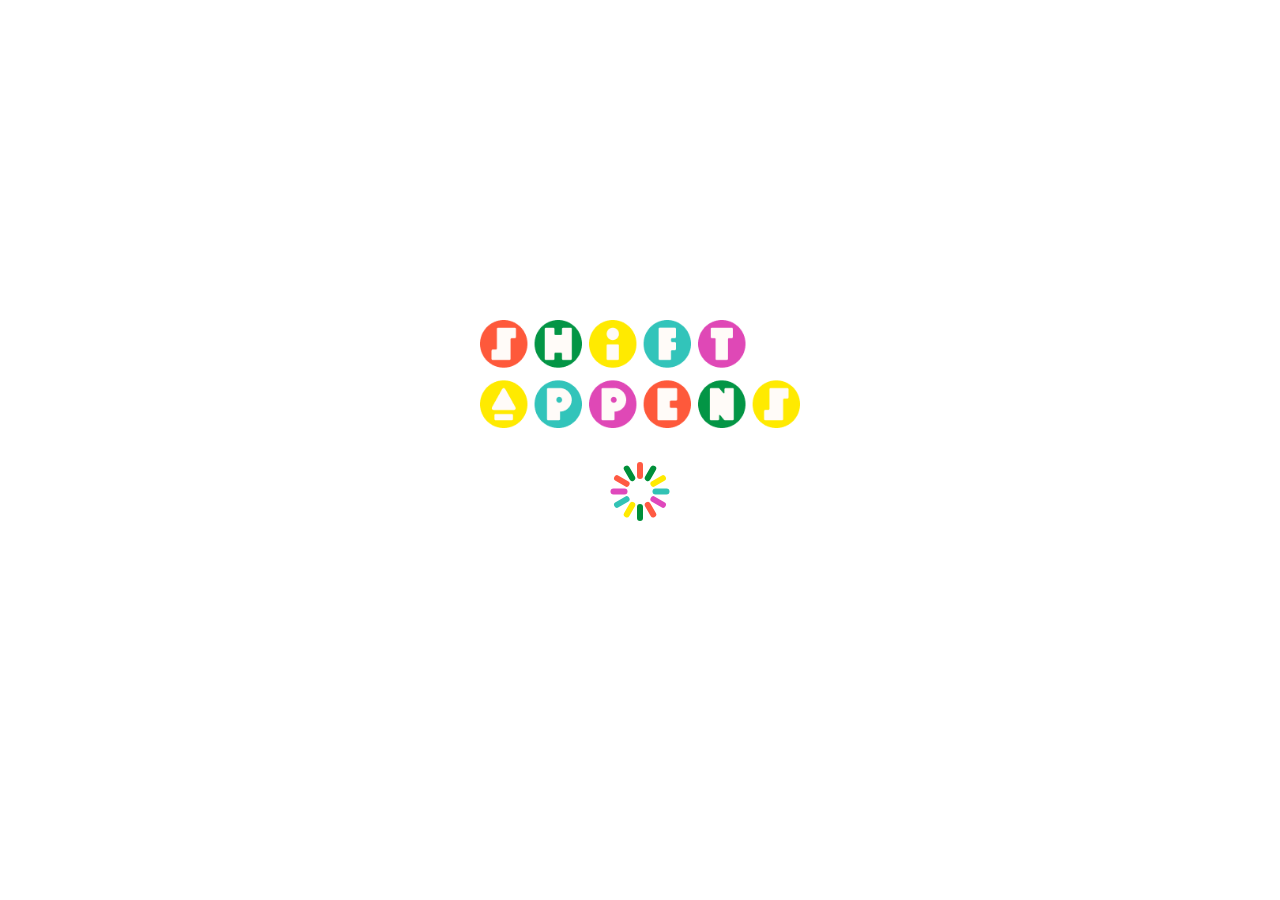
==== commit 74915a37: "Mensagens" ====
--- a/index.html
+++ b/index.html
@@ -1,22 +1,19 @@
 <!DOCTYPE html>
-<html lang="en">
+<html lang="pt">
 <head>
   <meta charset="UTF-8" />
   <meta name="viewport" content="width=device-width, initial-scale=1.0" />
-  <title>Loading</title>
+  <title>shiftAPPens Tool</title>
   <style>
     :root {
-      /* =========================================================
-         DEFINE YOUR 5 LOADING BAR ("TRAÇOS") COLORS HERE
-         (Pre-filled with the 5 colors from your logo)
-         ========================================================= */
-      --color-1: #FF5A43; /* Coral */
-      --color-2: #008F39; /* Green */
-      --color-3: #FFEA00; /* Yellow */
-      --color-4: #32C3B5; /* Teal */
-      --color-5: #DF48BC; /* Magenta */
+      --color-1: #FF5A43;
+      --color-2: #008F39;
+      --color-3: #FFEA00;
+      --color-4: #32C3B5;
+      --color-5: #DF48BC;
 
       --bg-color: #ffffff;
+      --text-color: #555555;
     }
 
     * {
@@ -31,8 +28,10 @@
       flex-direction: column;
       justify-content: center;
       align-items: center;
-      gap: 36px;
+      gap: 32px;
+      padding: 24px;
       background-color: var(--bg-color);
+      font-family: -apple-system, BlinkMacSystemFont, "Segoe UI", Roboto, sans-serif;
     }
 
     .logo {
@@ -42,7 +41,7 @@
       display: block;
     }
 
-    /* 12-bar radial spinner */
+    /* Spinner de 12 traços */
     .spinner {
       position: relative;
       width: 64px;
@@ -63,7 +62,6 @@
       animation-delay: calc((var(--i) - 12) * 0.1s);
     }
 
-    /* Cycles through your 5 defined colors across the 12 bars */
     .spinner span:nth-child(5n + 1) { background-color: var(--color-1); }
     .spinner span:nth-child(5n + 2) { background-color: var(--color-2); }
     .spinner span:nth-child(5n + 3) { background-color: var(--color-3); }
@@ -74,12 +72,26 @@
       0%   { opacity: 1; }
       100% { opacity: 0.12; }
     }
+
+    /* Estilo da mensagem de estado */
+    .status-message {
+      min-height: 1.5em;
+      font-size: 1rem;
+      color: var(--text-color);
+      text-align: center;
+      opacity: 0;
+      transition: opacity 0.5s ease;
+    }
+
+    .status-message.visible {
+      opacity: 1;
+    }
   </style>
 </head>
 <body>
 
-  <!-- Replace "image_686c92.png" with the path/filename of your logo image -->
-  <img src="group 113.png" alt="Shift Happens" class="logo" />
+  <!-- Nome exato com "G" maiúsculo conforme está na tua pasta -->
+  <img src="Group 113.png" alt="Shift Happens" class="logo" />
 
   <div class="spinner" aria-label="Loading">
     <span style="--i: 0"></span>
@@ -96,5 +108,37 @@
     <span style="--i: 11"></span>
   </div>
 
+  <p id="status-message" class="status-message"></p>
+
+  <script>
+    const MENSAGEM_1 = "A carregar a aplicação, aguarda só mais um momento...";
+    const MENSAGEM_2 = "Presets carregados, a preparar a interface...";
+    const MENSAGEM_3 = "A abrir a aplicação";
+    const MENSAGEM_4 = "Fuck não carregou? sorry :/";
+
+    const TEMPO_MENSAGEM_1 = 5000;  // 5 segundos após abrir a página
+    const TEMPO_MENSAGEM_2 = 15000; // 10 segundos depois da primeira (15s no total)
+    const TEMPO_MENSAGEM_3 = 25000; // 10 segundos depois da segunda (25s no total)
+    const TEMPO_MENSAGEM_4 = 35000; // 10 segundos depois da terceira (35s no total)
+
+    const elementoMensagem = document.getElementById("status-message");
+
+    // Mostra a 1ª mensagem aos 5 segundos
+    setTimeout(() => {
+      elementoMensagem.textContent = MENSAGEM_1;
+      elementoMensagem.classList.add("visible");
+    }, TEMPO_MENSAGEM_1);
+
+    // Troca suavemente para a 2ª mensagem 10 segundos depois
+    setTimeout(() => {
+      elementoMensagem.classList.remove("visible");
+
+      setTimeout(() => {
+        elementoMensagem.textContent = MENSAGEM_2;
+        elementoMensagem.classList.add("visible");
+      }, 400);
+    }, TEMPO_MENSAGEM_2);
+  </script>
+
 </body>
 </html>
